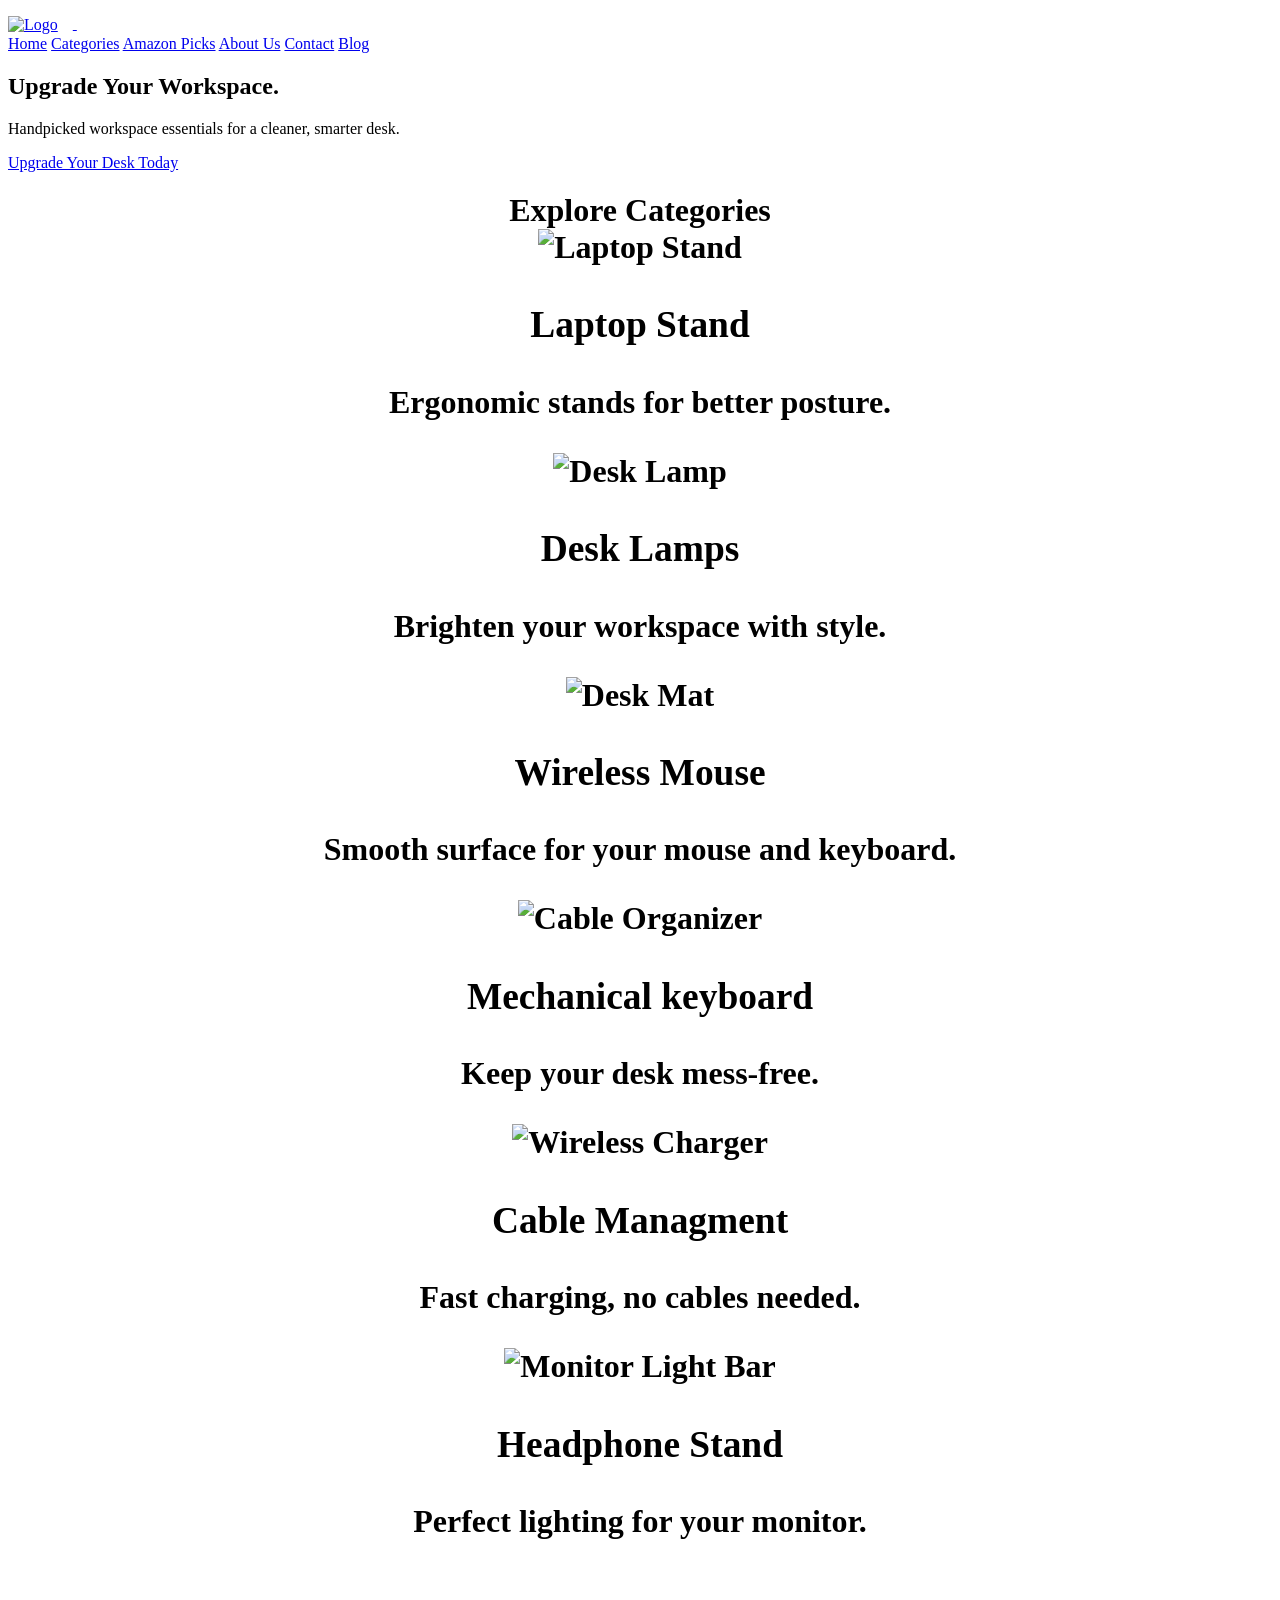
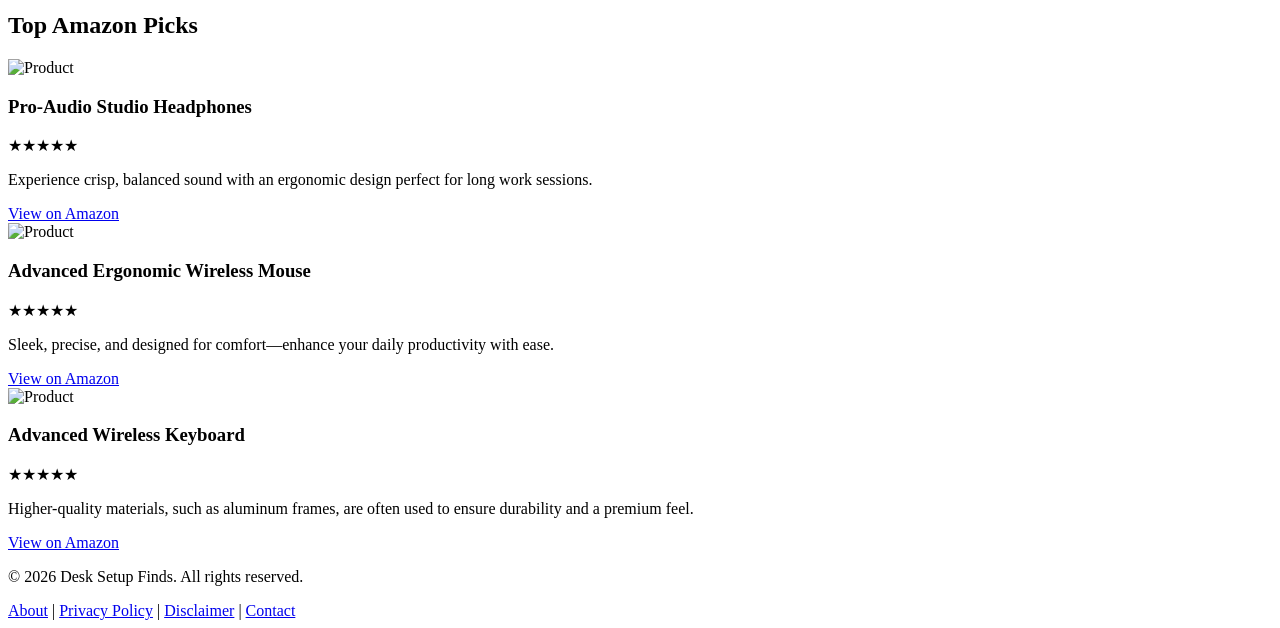
==== index.html @ 5870f62c "Add files via upload" ====
<!DOCTYPE html>
<html lang="en">

<head>
    <meta charset="UTF-8">
    <meta name="viewport" content="width=device-width, initial-scale=1.0">
    <title>Desk Setup Finds | Upgrade Your Workspace</title>
    <link rel="stylesheet" href="css/style.css">
    <link rel="icon" type="image/png" href="images/favicon.png.png">
</head>

<body>

    <!-- Header Section -->
    <header>
        <div class="header-container">

            <div class="logo">
                <a href="index.html">
                    <img src="images/D__1_-removebg-preview.png" alt="Logo"
                        style="height: 65px; width: 65px; margin-right: 15px; vertical-align: middle;">
                </a>
                <a href="index.html"
                    style="text-decoration: none; color: white; font-size: 24px; font-weight: bold;">Desk Setup
                    Finds</a>
            </div>

            <nav>
                <a href="index.html">Home</a>
                <a href="categories.html">Categories</a>
                <a href="amazon-picks.html">Amazon Picks</a>
                <a href="about.html">About Us</a>
                <a href="contact.html">Contact</a>
                <a href="Blog.html">Blog</a>
            </nav>

        </div>
    </header>

    <!-- Hero Section -->
    <section id="hero">
        <div class="hero-content">
            <h1>Upgrade Your Workspace.</h1>
            <p>Handpicked workspace essentials for a cleaner, smarter desk.</p>
            <a href="categories.html" class="btn">Upgrade Your Desk Today</a>
        </div>
    </section>

    <!-- Categories Section -->
    <section id="categories" <h2 style="text-align: center; padding: 20px 18px; font-size: 32px; font-weight: bold;">
        Explore Categories</h2>
        <div class="category-container">
            <!-- Card 1 -->

            <div class="card">
                <img src="images/workperch-AA7VMnBNMLk-unsplash.jpg" alt="Laptop Stand">
                <h3>Laptop Stand</h3>
                <p>Ergonomic stands for better posture.</p>
            </div>

            <!-- Card 2 -->

            <div class="card">
                <img src="images/desk-lamp.png.png" alt="Desk Lamp">
                <h3>Desk Lamps</h3>
                <p>Brighten your workspace with style.</p>
            </div>

            <!-- Card 3 -->

            <div class="card">
                <img src="images/G7-810S1080new2_533x.webp" alt="Desk Mat">
                <h3>Wireless Mouse</h3>
                <p>Smooth surface for your mouse and keyboard.</p>
            </div>

            <!-- Card 4 -->

            <div class="card">
                <img src="images/mechanical.jpg.jpg" alt="Cable Organizer">
                <h3>Mechanical keyboard</h3>
                <p>Keep your desk mess-free.</p>
            </div>

            <!-- Card 5 -->

            <div class="card">
                <img src="images/cable-managment-box.jpg.jpg" alt="Wireless Charger">
                <h3>Cable Managment</h3>
                <p>Fast charging, no cables needed.</p>
            </div>

            <!-- Card 6 -->

            <div class="card">
                <img src="images/headphones-stand.jpg.jpg" alt="Monitor Light Bar">
                <h3>Headphone Stand</h3>
                <p>Perfect lighting for your monitor.</p>
            </div>

        </div>
    </section>

    <!-- Amazon Picks Section (Ek hi section rakho) -->
    <section id="amazon-picks">
        <h2 class="section-title">Top Amazon Picks</h2>

        <!-- Ek hi product-grid div ke andar saare cards rakho -->
        <div class="product-grid">

            <!-- Card 1 -->
            <div class="product-card">
                <img src="images/headphones.png.png" alt="Product">
                <h3>Pro-Audio Studio Headphones</h3>
                <div class="stars">★★★★★</div>
                <p>Experience crisp, balanced sound with an ergonomic design perfect for long work sessions.</p>
                <a href="https://amzn.to/4bvrRmf" class="btn-amazon">View on Amazon</a>
            </div>

            <!-- Card 2 -->
            <div class="product-card">
                <img src="images/mouse.png.png" alt="Product">
                <h3>Advanced Ergonomic Wireless Mouse</h3>
                <div class="stars">★★★★★</div>
                <p>Sleek, precise, and designed for comfort—enhance your daily productivity with ease.</p>
                <a href="https://amzn.to/4w7SINJ" class="btn-amazon">View on Amazon</a>
            </div>

            <div class="product-card">
                <img src="images/Redragon-K525-Black-Shiva-PRO-Membrance-Keyboard-Front_2048x.webp" alt="Product">
                <h3>Advanced Wireless Keyboard</h3>
                <div class="stars">★★★★★</div>
                <p>Higher-quality materials, such as aluminum frames, are often used to ensure durability and a premium feel.</p>
                <a href="https://amzn.to/4pseo4C" class="btn-amazon">View on Amazon</a>
            </div>

        </div> <!-- product-grid yahan close hoga -->
    </section>

    <!-- Footer -->
    <footer>
        <p>&copy; 2026 Desk Setup Finds. All rights reserved.</p>
        <div style="margin-top: 10px;">
            <a href="about.html">About</a> |
            <a href="legal.html">Privacy Policy</a> |
            <a href="legal.html">Disclaimer</a> |
            <a href="contact.html">Contact</a>
        </div>
    </footer>

</body>

</html>
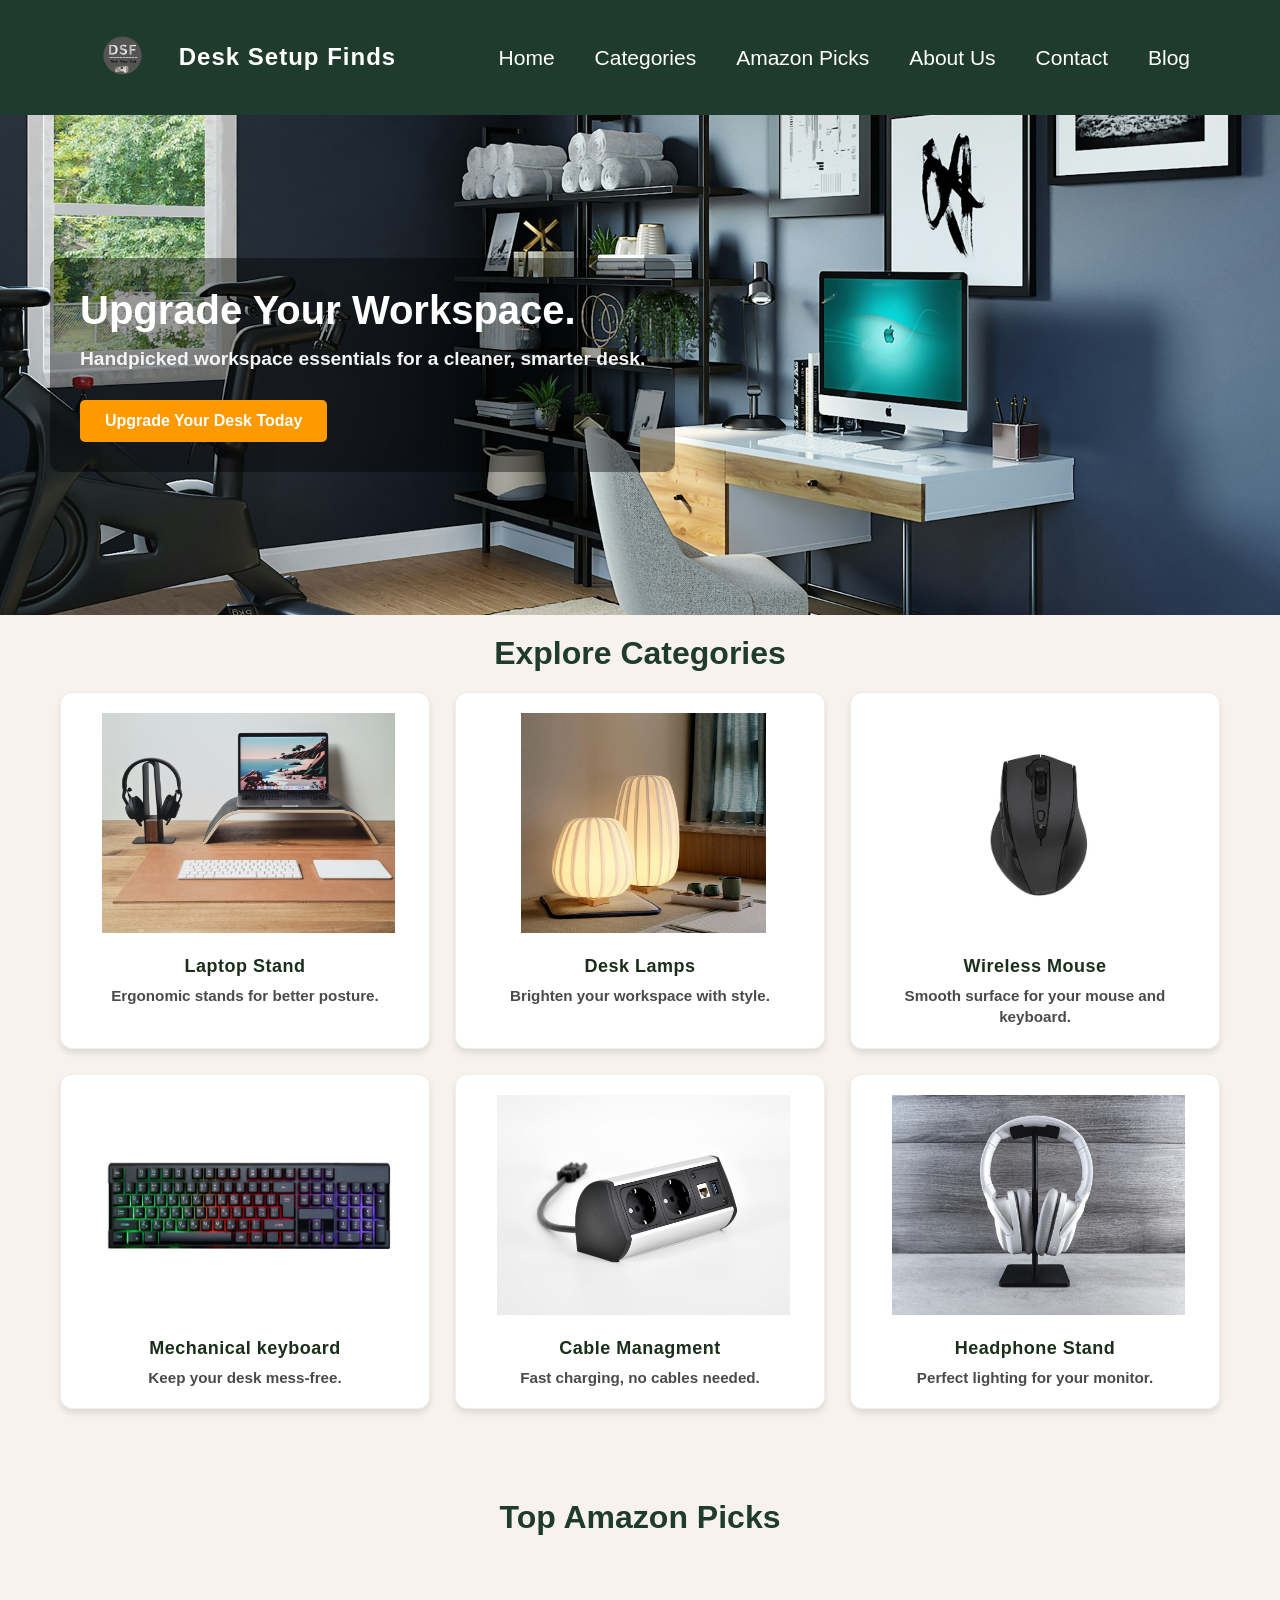
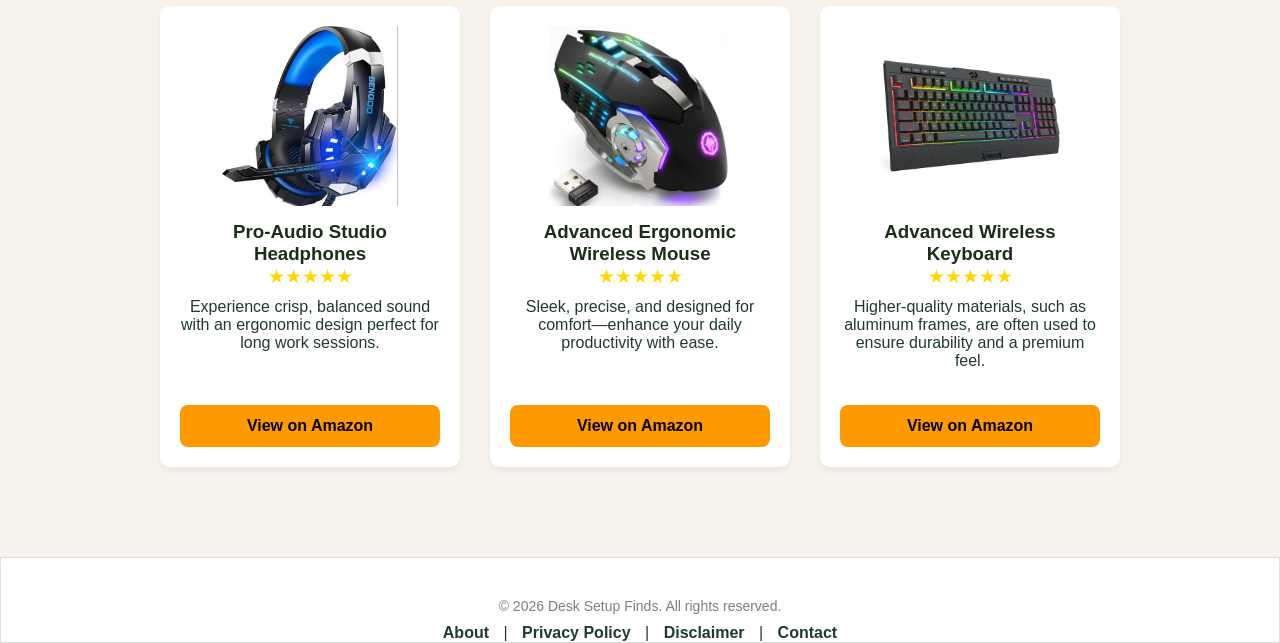
==== commit 4521315a: "Refactor index.html structure and fix image paths" ====
--- a/index.html
+++ b/index.html
@@ -6,7 +6,7 @@
     <meta name="viewport" content="width=device-width, initial-scale=1.0">
     <title>Desk Setup Finds | Upgrade Your Workspace</title>
     <link rel="stylesheet" href="css/style.css">
-    <link rel="icon" type="image/png" href="images/favicon.png.png">
+    <link rel="icon" type="image/png" href="favicon.png.png">
 </head>
 
 <body>
@@ -17,7 +17,7 @@
 
             <div class="logo">
                 <a href="index.html">
-                    <img src="images/D__1_-removebg-preview.png" alt="Logo"
+                    <img src="D__1_-removebg-preview.png" alt="Logo"
                         style="height: 65px; width: 65px; margin-right: 15px; vertical-align: middle;">
                 </a>
                 <a href="index.html"
@@ -53,7 +53,7 @@
             <!-- Card 1 -->
 
             <div class="card">
-                <img src="images/workperch-AA7VMnBNMLk-unsplash.jpg" alt="Laptop Stand">
+                <img src="workperch-AA7VMnBNMLk-unsplash.jpg" alt="Laptop Stand">
                 <h3>Laptop Stand</h3>
                 <p>Ergonomic stands for better posture.</p>
             </div>
@@ -61,7 +61,7 @@
             <!-- Card 2 -->
 
             <div class="card">
-                <img src="images/desk-lamp.png.png" alt="Desk Lamp">
+                <img src="desk-lamp.png.png" alt="Desk Lamp">
                 <h3>Desk Lamps</h3>
                 <p>Brighten your workspace with style.</p>
             </div>
@@ -69,7 +69,7 @@
             <!-- Card 3 -->
 
             <div class="card">
-                <img src="images/G7-810S1080new2_533x.webp" alt="Desk Mat">
+                <img src="G7-810S1080new2_533x.webp" alt="Desk Mat">
                 <h3>Wireless Mouse</h3>
                 <p>Smooth surface for your mouse and keyboard.</p>
             </div>
@@ -77,7 +77,7 @@
             <!-- Card 4 -->
 
             <div class="card">
-                <img src="images/mechanical.jpg.jpg" alt="Cable Organizer">
+                <img src="mechanical.jpg.jpg" alt="Cable Organizer">
                 <h3>Mechanical keyboard</h3>
                 <p>Keep your desk mess-free.</p>
             </div>
@@ -85,7 +85,7 @@
             <!-- Card 5 -->
 
             <div class="card">
-                <img src="images/cable-managment-box.jpg.jpg" alt="Wireless Charger">
+                <img src="cable-managment-box.jpg.jpg" alt="Wireless Charger">
                 <h3>Cable Managment</h3>
                 <p>Fast charging, no cables needed.</p>
             </div>
@@ -93,7 +93,7 @@
             <!-- Card 6 -->
 
             <div class="card">
-                <img src="images/headphones-stand.jpg.jpg" alt="Monitor Light Bar">
+                <img src="headphones-stand.jpg.jpg" alt="Monitor Light Bar">
                 <h3>Headphone Stand</h3>
                 <p>Perfect lighting for your monitor.</p>
             </div>
@@ -110,7 +110,7 @@
 
             <!-- Card 1 -->
             <div class="product-card">
-                <img src="images/headphones.png.png" alt="Product">
+                <img src="headphones.png.png" alt="Product">
                 <h3>Pro-Audio Studio Headphones</h3>
                 <div class="stars">★★★★★</div>
                 <p>Experience crisp, balanced sound with an ergonomic design perfect for long work sessions.</p>
@@ -119,7 +119,7 @@
 
             <!-- Card 2 -->
             <div class="product-card">
-                <img src="images/mouse.png.png" alt="Product">
+                <img src="mouse.png.png" alt="Product">
                 <h3>Advanced Ergonomic Wireless Mouse</h3>
                 <div class="stars">★★★★★</div>
                 <p>Sleek, precise, and designed for comfort—enhance your daily productivity with ease.</p>
@@ -127,7 +127,7 @@
             </div>
 
             <div class="product-card">
-                <img src="images/Redragon-K525-Black-Shiva-PRO-Membrance-Keyboard-Front_2048x.webp" alt="Product">
+                <img src="Redragon-K525-Black-Shiva-PRO-Membrance-Keyboard-Front_2048x.webp" alt="Product">
                 <h3>Advanced Wireless Keyboard</h3>
                 <div class="stars">★★★★★</div>
                 <p>Higher-quality materials, such as aluminum frames, are often used to ensure durability and a premium feel.</p>
@@ -150,4 +150,4 @@
 
 </body>
 
-</html>+</html>
--- a/css/style.css
+++ b/css/style.css
@@ -0,0 +1,513 @@
+
+:root {
+    --dark-green: #1F3B2E;
+    --beige: #F7F3EC;
+    --white: #FFFFFF;
+}
+
+
+* {
+    margin: 0;
+    padding: 0;
+    box-sizing: border-box;
+}
+
+body {
+    background-color: var(--beige);
+    font-family: sans-serif;
+    color: var(--dark-green);
+}
+
+/* Header & Navigation */
+header {
+    background-color: var(--dark-green);
+    padding: 10px 40px;
+    width: 100%;
+}
+
+.header-container {
+    display: flex;
+    justify-content: space-between;
+    align-items: center;
+    padding: 15px 50px;
+    max-width: 1200px;
+    margin: 0 auto;
+}
+
+.header-section{
+    text-align: center;      
+    display: flex;           
+    flex-direction: column;  
+    align-items: center;
+    padding: 20px;
+}
+
+.header-section h1 {
+    font-size: 50px;
+    color: var(--dark-green); 
+    margin-bottom: 10px;
+    text-transform: capitalize;
+}
+
+.section-desc{
+    color: #666; 
+    font-size: 1.3rem;
+    font-weight: bold;
+    max-width: 600px; 
+    margin-top: 10px ; 
+}
+
+.logo a {
+    text-decoration: none;
+    color: var(--white);
+    font-size: 28px;
+    font-weight: 700;
+    letter-spacing: 1px;
+}
+
+header nav {
+    display: flex;
+    justify-content: center;
+    gap: 40px;
+}
+
+header nav a {
+    color: var(--white);
+    text-decoration: none;
+    font-size: 21px;
+    font-weight: 500;
+    transition: all 0.3s ease;
+}
+
+
+header nav a:hover {
+    color: #a8d5ba;
+    transform: translateY(-2px);
+    border-bottom: 2px solid #a8d5ba;
+}
+
+/* Hero Section */
+#hero {
+    background-image: url('../desk-setup.png.jpg');
+    background-size: cover;
+    background-position: center;
+    height: 500px;
+    display: flex;
+    flex-direction: column;
+    justify-content: center;
+    align-items: flex-start;
+    padding: 0 50px;
+    color: white;
+    width: 100%;
+}
+
+.hero-content h1 {
+    color: white; 
+    font-size: 2.5rem;
+    margin-bottom: 15px;
+}
+
+.hero-content p {
+    color: #f4f4f4;
+    font-size: 1.2rem;
+    margin-bottom: 15px;
+    font-weight: 700;
+}
+
+.hero-content {
+    background: rgba(0, 0, 0, 0.4);
+    padding: 30px;
+    border-radius: 10px;
+    color: white;
+}
+
+.btn {
+    display: inline-block;
+    padding: 12px 25px;
+    background-color: #ff9900;
+    color: var(--white);
+    text-decoration: none;
+    border-radius: 5px;
+    margin-top: 15px;
+    font-weight: bold;
+    transition: 0.3s;
+}
+
+.hero-btn:hover {
+    background-color: #e68a00; 
+}
+
+
+.category-container {
+    display: grid;
+    grid-template-columns: repeat(3, 1fr);
+    gap: 25px;
+    align-items: stretch;
+    padding: 20px;
+    max-width: 1200px;
+    margin: 0 auto;
+}
+
+
+.explore-btn {
+    display: inline-block;
+    padding: 10px 20px;
+    background-color: #2f2b2b;
+    color: white;
+    text-decoration: none;
+    border-radius: 5px;
+    margin-top: 15px;
+}
+
+.explore-btn:hover {
+    background-color: #4a4a4a; 
+}
+
+
+
+
+#categories h2::after {
+    content: '';
+    display: block;
+    width: 60px;
+    height: 3px;
+    background-color: var(--dark-green);
+    margin: 10px auto 0;
+    border-radius: 2px;
+}
+
+#categories h2 {
+    font-size: 2rem;
+    font-weight: 700;
+    color: var(--dark-green);
+    position: relative;
+    margin-bottom: 50px !important;
+    text-transform: capitalize;
+}
+
+.card {
+    background: #fff;
+    padding: 20px;
+    border-radius: 12px;
+    text-align: center;
+    border: 1px solid #eee;
+    transition: all 0.3s ease;
+    box-sizing: border-box;
+    height: 100%;
+    box-shadow: 0 4px 6px rgba(0, 0, 0, 0.1);
+    cursor: pointer;
+}
+
+
+/* Card Hover Effect */
+.card:hover {
+    background-color: var(--dark-green);
+    transform: scale(1.03);
+    box-shadow: 0 10px 20px rgba(0, 0, 0, 0.15);
+    border-color: transparent;
+}
+
+.card h3 {
+    font-family: 'Segoe UI', sans-serif;
+    font-size: 18px;
+    letter-spacing: 0.5px;
+    margin-bottom: 8px;
+    font-weight: 600;
+}
+
+.card p {
+    font-family: 'Segoe UI', sans-serif;
+    font-size: 0.95rem;
+    color: #4a4a4a;
+    line-height: 1.4;
+    padding: 0 10px;
+}
+
+
+.card:hover h3,
+.card:hover p {
+    color: #ffffff !important;
+}
+
+/* Image Styling */
+.card img {
+    width:102%;
+    height: 220px;
+    object-fit: contain;
+    margin-bottom: 15px;
+    transition: transform 0.3s ease;
+}
+
+.card:hover img {
+    transform: scale(1.05);
+}
+
+.card-links {
+    text-decoration: none;
+    color: inherit;
+    display: block;
+}
+
+.card:hover {
+    transform: scale(1.03);
+    /* Sirf zoom ho, shift na ho */
+    background-color: var(--dark-green);
+    border-color: transparent;
+    box-shadow: 0 10px 20px rgba(0, 0, 0, 0.15);
+}
+
+
+
+.section-title {
+    text-align: center;
+    font-size: 2rem;
+    color: var(--dark-green);
+    margin: 50px 0 30px;
+}
+
+/* Product Card Styling */
+.product-card {
+    background: #ffffff;
+    padding: 20px;
+    border-radius: 10px;
+    width: 300px;
+    text-align: center;
+    box-shadow: 0 4px 6px rgba(0, 0, 0, 0.05);
+    transition: transform 0.3s ease;
+    display: flex;
+    flex-direction: column;
+    justify-content: space-between;
+}
+
+.product-grid {
+    display: flex;
+    justify-content: center;
+    gap: 30px;
+    padding: 40px 20px;
+    flex-wrap: wrap;
+    flex-direction: row;
+}
+
+.product-card p {
+    flex-grow: 1;
+    margin-bottom: 20px;
+}
+
+.product-card:hover {
+    transform: translateY(-10px);
+    box-shadow: 0 15px 25px rgba(0, 0, 0, 0.1);
+}
+
+.product-card img {
+    max-width: 100%;
+    height: 180px;
+    object-fit: contain;
+    margin-bottom: 15px;
+}
+
+.stars {
+    color: #FFD700;
+    font-size: 1.2rem;
+    margin-bottom: 10px;
+}
+
+.btn-amazon {
+    display: block;
+    background-color: #FF9900; 
+    color: #000;
+    padding: 12px;
+    text-decoration: none;
+    border-radius: 8px;
+    margin-top: 15px;
+    font-weight: bold;
+    text-align: center; 
+    transition: background 0.3s;
+}
+
+.btn-amazon:hover {
+    background-color: #e68a00;
+    color: #000; 
+}
+
+.badge {
+    background: #f0c14b;
+    padding: 4px 8px;
+    border-radius: 4px;
+    font-size: 0.8rem;
+    font-weight: bold;
+    display: inline-block;
+    margin-bottom: 10px;
+}
+
+.rating {
+    color: #FFA41C; 
+    font-size: 0.9rem;
+    margin: 5px 0;
+}
+
+.features {
+    list-style: none; 
+    text-align: left;
+    margin: 15px 0;
+    font-size: 0.9rem;
+}
+
+.features li {
+    margin-bottom: 5px;
+}
+
+/* Footer */
+footer {
+    text-align: center;
+    padding-top: 40px;
+    background-color: var(--white);
+    margin-top: 50px;
+    border: 1px solid #ddd;
+}
+
+footer p {
+    font-size: 14px;
+    color: #7e7e7e;
+    margin-bottom: 10px;
+}
+
+footer div a {
+    text-decoration: none;
+    color: var(--dark-green);
+    font-weight: 600;
+    margin: 0 10px;
+    transition: 0.3s;
+}
+
+footer div a:hover {
+    color: #ff9900;
+}
+
+.about-main {
+    padding: 30px 10px; 
+    max-width: 800px; 
+    margin: auto; 
+    line-height: 1.8; 
+}
+
+.about-main h1{
+    font-size: 46px;
+    font-weight: bold;
+}
+
+.about-img {
+    width: 100%; 
+    border-radius: 20px; 
+    margin: 20px 0; 
+    box-shadow: 0 10px 20px rgba(0,0,0,0.1); 
+}
+
+h1, h3 {
+    color: #1a2e1a; 
+}
+
+.contact-main { max-width: 600px; margin: 40px auto; padding: 20px; }
+
+.contact-form { display: flex; flex-direction: column; gap: 15px; margin-top: 20px; }
+
+.contact-form input, .contact-form textarea {
+    padding: 12px;
+    border: 1px solid #ddd;
+    border-radius: 8px;
+}
+
+.contact-form button {
+    padding: 12px;
+    background-color: #1a2e1a;
+    color: white;
+    border: none;
+    border-radius: 8px;
+    cursor: pointer;
+}
+
+
+
+/* Content Wrapper ka layout */
+.blog-content-wrapper {
+    max-width: 800px;
+    margin: 40px auto;
+    padding: 20px;
+    line-height: 1.6;
+    color: #333;
+}
+
+/* Sections ke beech spacing */
+.blog-section {
+    margin-bottom: 40px;
+}
+
+.blog-section h2 {
+    color: #222;
+    margin-bottom: 15px;
+}
+
+/* Amazon Button Styling */
+.blog-amazon-btn {
+    display: inline-block;
+    background-color: #ff9900;
+    color: white;
+    padding: 10px 20px;
+    text-decoration: none;
+    border-radius: 5px;
+    font-weight: bold;
+    margin-top: 10px;
+    transition: background 0.3s;
+}
+
+.blog-section h2 {
+    font-size: 2rem; 
+    color: #222;
+    margin-bottom: 20px;
+}
+
+/* Text paragraph styling */
+.blog-section p {
+    font-size: 1.1rem; 
+    color: #444;
+    margin-bottom: 20px;
+}
+
+/* Image styling */
+.blog-section img {
+    margin-bottom: 20px; 
+    box-shadow: 0 4px 10px rgba(0,0,0,0.1); 
+}
+
+.blog-amazon-btn:hover {
+    background-color: #e68a00;
+}
+
+/* Footer Styling */
+.blog-footer {
+    background-color: #1a1a1a;
+    color: white;
+    padding: 30px;
+    text-align: center;
+    margin-top: 50px;
+}
+
+.faq-section { margin-top: 40px; padding-top: 20px; border-top: 1px solid #eee; }
+
+/* Mobile Responsiveness */
+@media (max-width: 768px) {
+    header nav {
+        flex-direction: column;
+        gap: 10px;
+        text-align: center;
+    }
+
+    .category-container {
+        grid-template-columns: repeat(1, 1fr);
+    }
+
+    .product-card {
+        width: 90%;     
+    }
+
+    
+}
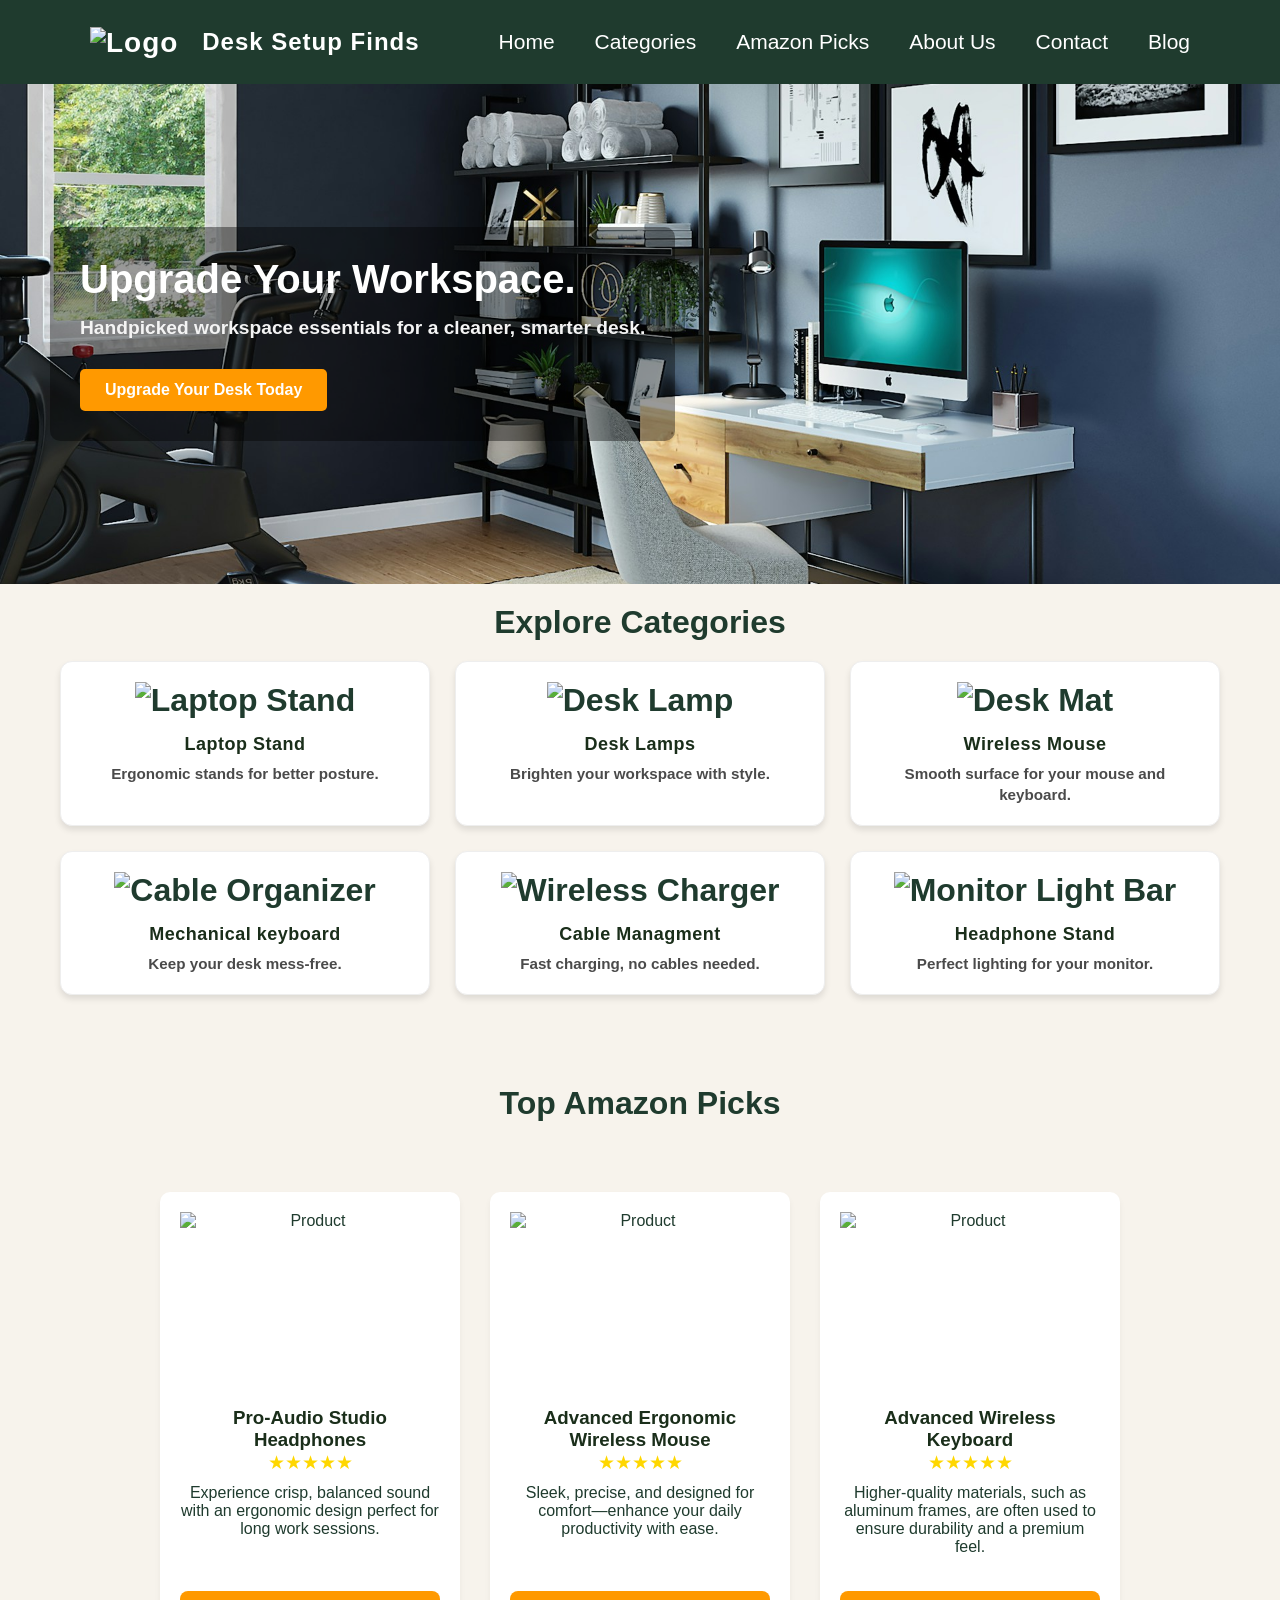
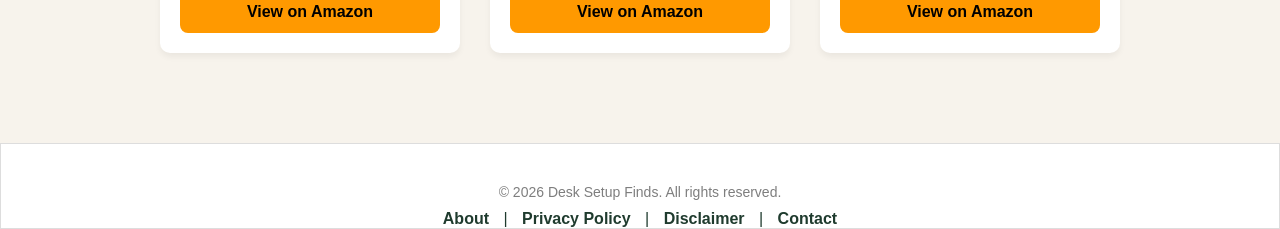
==== commit b1fbbd46: "Add files via upload" ====
--- a/index.html
+++ b/index.html
@@ -5,8 +5,9 @@
     <meta charset="UTF-8">
     <meta name="viewport" content="width=device-width, initial-scale=1.0">
     <title>Desk Setup Finds | Upgrade Your Workspace</title>
+    <meta name="google-site-verification" content="k3cQHok-50s60f_Qr0qO_sHzYiDv3VJEtpJaxlGxCWY" />
     <link rel="stylesheet" href="css/style.css">
-    <link rel="icon" type="image/png" href="favicon.png.png">
+    <link rel="icon" type="image/png" href="images/favicon.png.png">
 </head>
 
 <body>
@@ -17,7 +18,7 @@
 
             <div class="logo">
                 <a href="index.html">
-                    <img src="D__1_-removebg-preview.png" alt="Logo"
+                    <img src="images/D__1_-removebg-preview.png" alt="Logo"
                         style="height: 65px; width: 65px; margin-right: 15px; vertical-align: middle;">
                 </a>
                 <a href="index.html"
@@ -53,7 +54,7 @@
             <!-- Card 1 -->
 
             <div class="card">
-                <img src="workperch-AA7VMnBNMLk-unsplash.jpg" alt="Laptop Stand">
+                <img src="images/workperch-AA7VMnBNMLk-unsplash.jpg" alt="Laptop Stand">
                 <h3>Laptop Stand</h3>
                 <p>Ergonomic stands for better posture.</p>
             </div>
@@ -61,7 +62,7 @@
             <!-- Card 2 -->
 
             <div class="card">
-                <img src="desk-lamp.png.png" alt="Desk Lamp">
+                <img src="images/desk-lamp.png.png" alt="Desk Lamp">
                 <h3>Desk Lamps</h3>
                 <p>Brighten your workspace with style.</p>
             </div>
@@ -69,7 +70,7 @@
             <!-- Card 3 -->
 
             <div class="card">
-                <img src="G7-810S1080new2_533x.webp" alt="Desk Mat">
+                <img src="images/G7-810S1080new2_533x.webp" alt="Desk Mat">
                 <h3>Wireless Mouse</h3>
                 <p>Smooth surface for your mouse and keyboard.</p>
             </div>
@@ -77,7 +78,7 @@
             <!-- Card 4 -->
 
             <div class="card">
-                <img src="mechanical.jpg.jpg" alt="Cable Organizer">
+                <img src="images/mechanical.jpg.jpg" alt="Cable Organizer">
                 <h3>Mechanical keyboard</h3>
                 <p>Keep your desk mess-free.</p>
             </div>
@@ -85,7 +86,7 @@
             <!-- Card 5 -->
 
             <div class="card">
-                <img src="cable-managment-box.jpg.jpg" alt="Wireless Charger">
+                <img src="images/cable-managment-box.jpg.jpg" alt="Wireless Charger">
                 <h3>Cable Managment</h3>
                 <p>Fast charging, no cables needed.</p>
             </div>
@@ -93,7 +94,7 @@
             <!-- Card 6 -->
 
             <div class="card">
-                <img src="headphones-stand.jpg.jpg" alt="Monitor Light Bar">
+                <img src="images/headphones-stand.jpg.jpg" alt="Monitor Light Bar">
                 <h3>Headphone Stand</h3>
                 <p>Perfect lighting for your monitor.</p>
             </div>
@@ -110,7 +111,7 @@
 
             <!-- Card 1 -->
             <div class="product-card">
-                <img src="headphones.png.png" alt="Product">
+                <img src="images/headphones.png.png" alt="Product">
                 <h3>Pro-Audio Studio Headphones</h3>
                 <div class="stars">★★★★★</div>
                 <p>Experience crisp, balanced sound with an ergonomic design perfect for long work sessions.</p>
@@ -119,7 +120,7 @@
 
             <!-- Card 2 -->
             <div class="product-card">
-                <img src="mouse.png.png" alt="Product">
+                <img src="images/mouse.png.png" alt="Product">
                 <h3>Advanced Ergonomic Wireless Mouse</h3>
                 <div class="stars">★★★★★</div>
                 <p>Sleek, precise, and designed for comfort—enhance your daily productivity with ease.</p>
@@ -127,7 +128,7 @@
             </div>
 
             <div class="product-card">
-                <img src="Redragon-K525-Black-Shiva-PRO-Membrance-Keyboard-Front_2048x.webp" alt="Product">
+                <img src="images/Redragon-K525-Black-Shiva-PRO-Membrance-Keyboard-Front_2048x.webp" alt="Product">
                 <h3>Advanced Wireless Keyboard</h3>
                 <div class="stars">★★★★★</div>
                 <p>Higher-quality materials, such as aluminum frames, are often used to ensure durability and a premium feel.</p>
@@ -150,4 +151,4 @@
 
 </body>
 
-</html>
+</html>
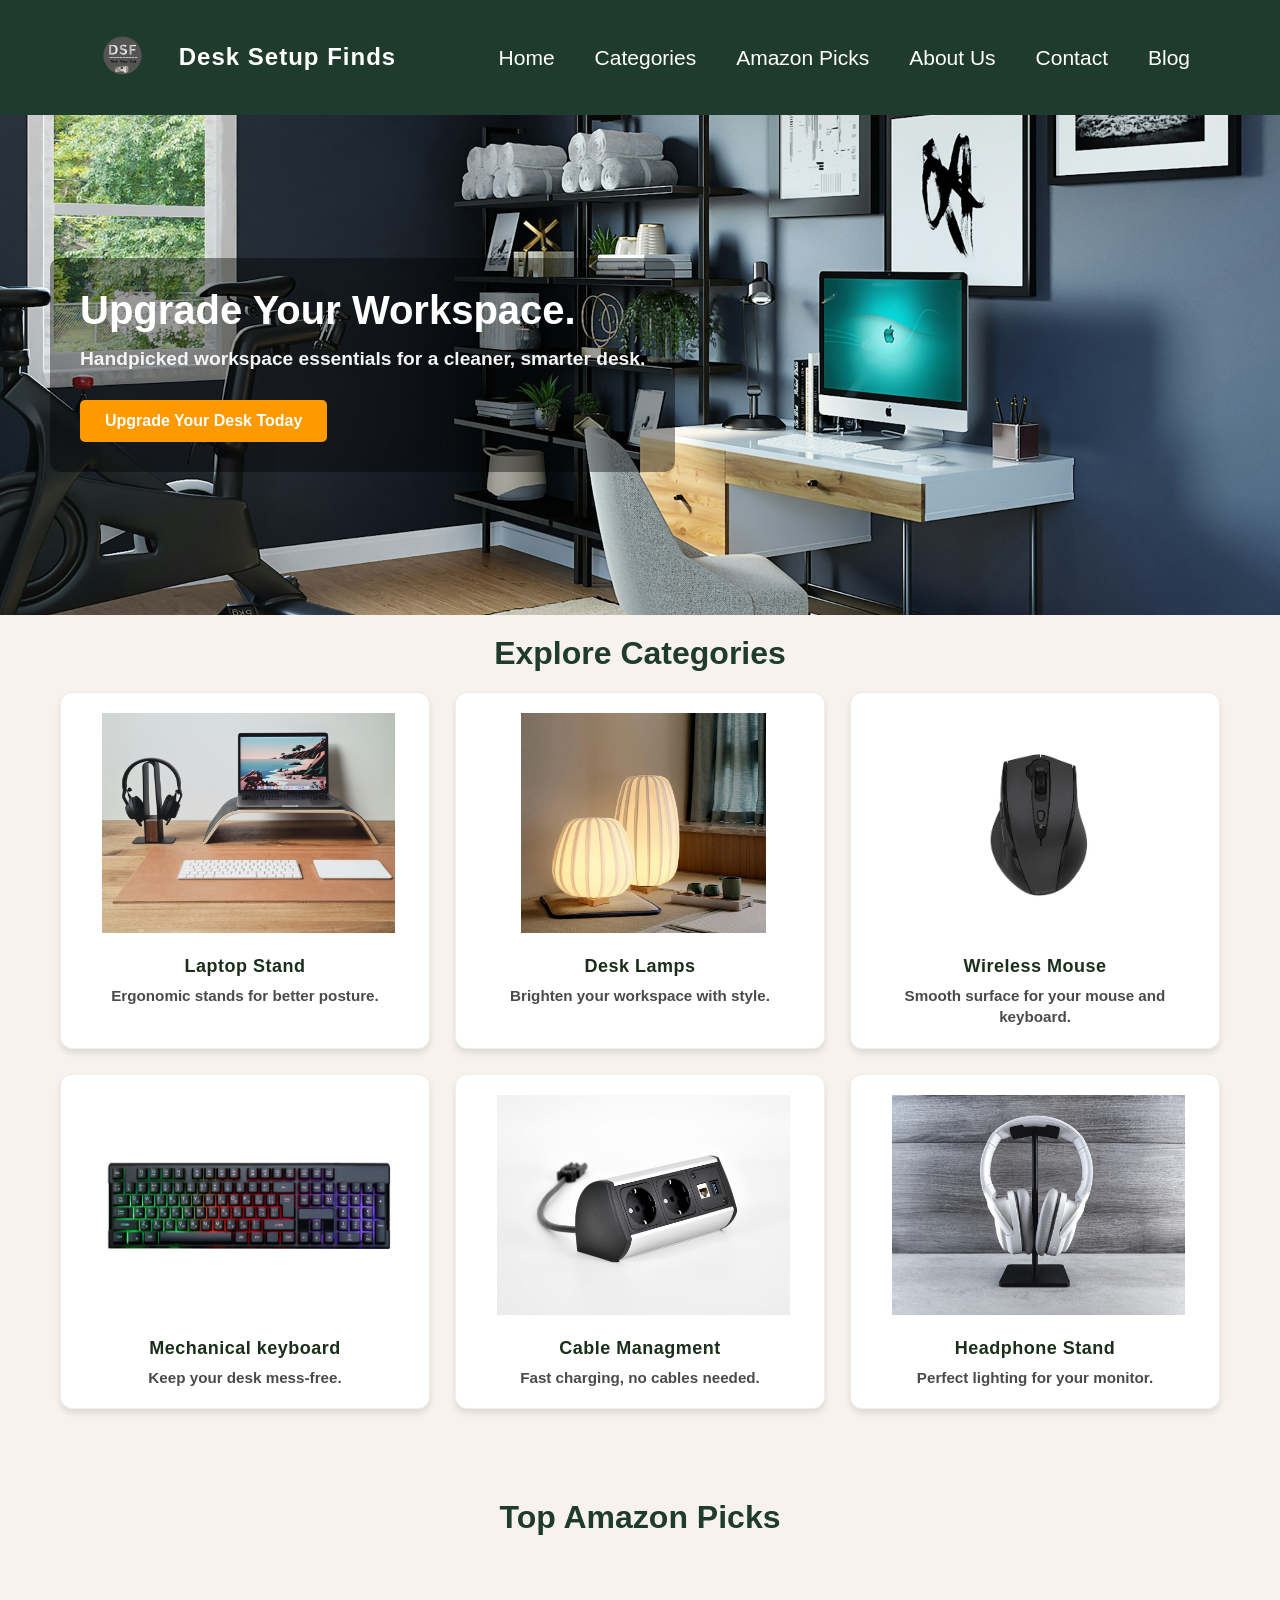
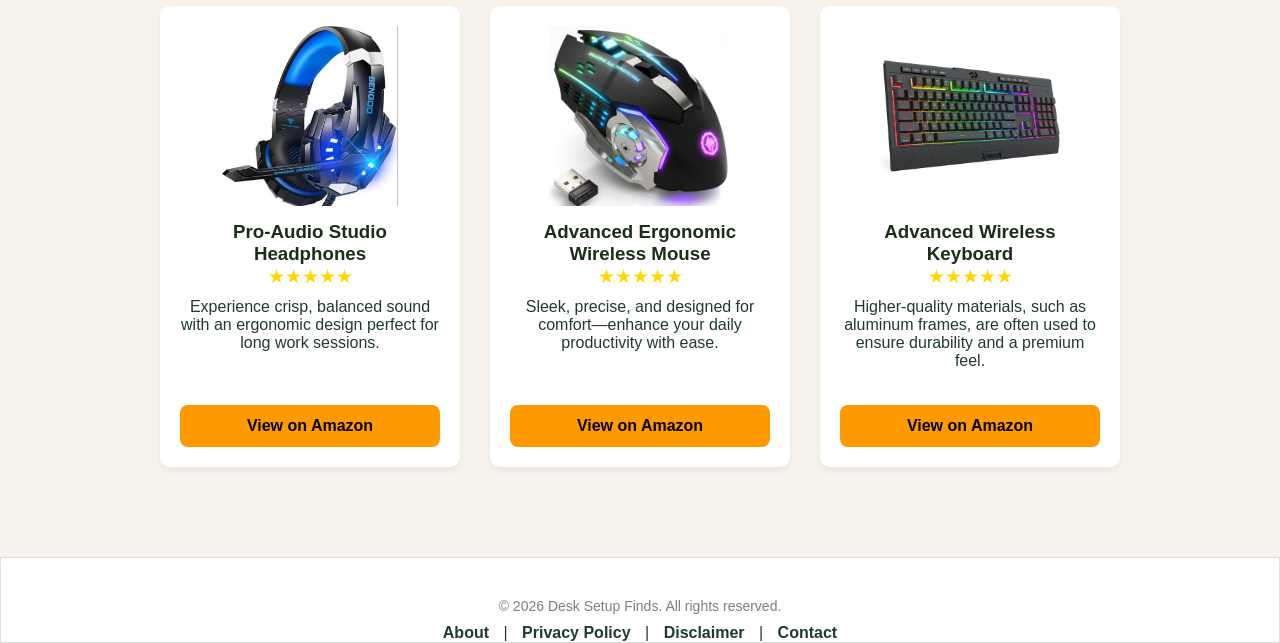
==== commit ba671708: "Fix HTML structure and update image paths" ====
--- a/index.html
+++ b/index.html
@@ -1,13 +1,20 @@
 <!DOCTYPE html>
 <html lang="en">
-
 <head>
     <meta charset="UTF-8">
     <meta name="viewport" content="width=device-width, initial-scale=1.0">
     <title>Desk Setup Finds | Upgrade Your Workspace</title>
     <meta name="google-site-verification" content="k3cQHok-50s60f_Qr0qO_sHzYiDv3VJEtpJaxlGxCWY" />
+<script async src="https://www.googletagmanager.com/gtag/js?id=G-RVXWDRMQDX"></script>
+<script>
+  window.dataLayer = window.dataLayer || [];
+  function gtag(){dataLayer.push(arguments);}
+  gtag('js', new Date());
+
+  gtag('config', 'G-RVXWDRMQDX');
+</script>
     <link rel="stylesheet" href="css/style.css">
-    <link rel="icon" type="image/png" href="images/favicon.png.png">
+    <link rel="icon" type="image/png" href="favicon.png.png">
 </head>
 
 <body>
@@ -18,7 +25,7 @@
 
             <div class="logo">
                 <a href="index.html">
-                    <img src="images/D__1_-removebg-preview.png" alt="Logo"
+                    <img src="D__1_-removebg-preview.png" alt="Logo"
                         style="height: 65px; width: 65px; margin-right: 15px; vertical-align: middle;">
                 </a>
                 <a href="index.html"
@@ -54,7 +61,7 @@
             <!-- Card 1 -->
 
             <div class="card">
-                <img src="images/workperch-AA7VMnBNMLk-unsplash.jpg" alt="Laptop Stand">
+                <img src="workperch-AA7VMnBNMLk-unsplash.jpg" alt="Laptop Stand">
                 <h3>Laptop Stand</h3>
                 <p>Ergonomic stands for better posture.</p>
             </div>
@@ -62,7 +69,7 @@
             <!-- Card 2 -->
 
             <div class="card">
-                <img src="images/desk-lamp.png.png" alt="Desk Lamp">
+                <img src="desk-lamp.png.png" alt="Desk Lamp">
                 <h3>Desk Lamps</h3>
                 <p>Brighten your workspace with style.</p>
             </div>
@@ -70,7 +77,7 @@
             <!-- Card 3 -->
 
             <div class="card">
-                <img src="images/G7-810S1080new2_533x.webp" alt="Desk Mat">
+                <img src="G7-810S1080new2_533x.webp" alt="Desk Mat">
                 <h3>Wireless Mouse</h3>
                 <p>Smooth surface for your mouse and keyboard.</p>
             </div>
@@ -78,7 +85,7 @@
             <!-- Card 4 -->
 
             <div class="card">
-                <img src="images/mechanical.jpg.jpg" alt="Cable Organizer">
+                <img src="mechanical.jpg.jpg" alt="Cable Organizer">
                 <h3>Mechanical keyboard</h3>
                 <p>Keep your desk mess-free.</p>
             </div>
@@ -86,7 +93,7 @@
             <!-- Card 5 -->
 
             <div class="card">
-                <img src="images/cable-managment-box.jpg.jpg" alt="Wireless Charger">
+                <img src="cable-managment-box.jpg.jpg" alt="Wireless Charger">
                 <h3>Cable Managment</h3>
                 <p>Fast charging, no cables needed.</p>
             </div>
@@ -94,7 +101,7 @@
             <!-- Card 6 -->
 
             <div class="card">
-                <img src="images/headphones-stand.jpg.jpg" alt="Monitor Light Bar">
+                <img src="headphones-stand.jpg.jpg" alt="Monitor Light Bar">
                 <h3>Headphone Stand</h3>
                 <p>Perfect lighting for your monitor.</p>
             </div>
@@ -111,7 +118,7 @@
 
             <!-- Card 1 -->
             <div class="product-card">
-                <img src="images/headphones.png.png" alt="Product">
+                <img src="headphones.png.png" alt="Product">
                 <h3>Pro-Audio Studio Headphones</h3>
                 <div class="stars">★★★★★</div>
                 <p>Experience crisp, balanced sound with an ergonomic design perfect for long work sessions.</p>
@@ -120,7 +127,7 @@
 
             <!-- Card 2 -->
             <div class="product-card">
-                <img src="images/mouse.png.png" alt="Product">
+                <img src="mouse.png.png" alt="Product">
                 <h3>Advanced Ergonomic Wireless Mouse</h3>
                 <div class="stars">★★★★★</div>
                 <p>Sleek, precise, and designed for comfort—enhance your daily productivity with ease.</p>
@@ -128,14 +135,14 @@
             </div>
 
             <div class="product-card">
-                <img src="images/Redragon-K525-Black-Shiva-PRO-Membrance-Keyboard-Front_2048x.webp" alt="Product">
+                <img src="Redragon-K525-Black-Shiva-PRO-Membrance-Keyboard-Front_2048x.webp" alt="Product">
                 <h3>Advanced Wireless Keyboard</h3>
                 <div class="stars">★★★★★</div>
                 <p>Higher-quality materials, such as aluminum frames, are often used to ensure durability and a premium feel.</p>
                 <a href="https://amzn.to/4pseo4C" class="btn-amazon">View on Amazon</a>
             </div>
 
-        </div> <!-- product-grid yahan close hoga -->
+        </div> 
     </section>
 
     <!-- Footer -->
@@ -151,4 +158,4 @@
 
 </body>
 
-</html>+</html>
